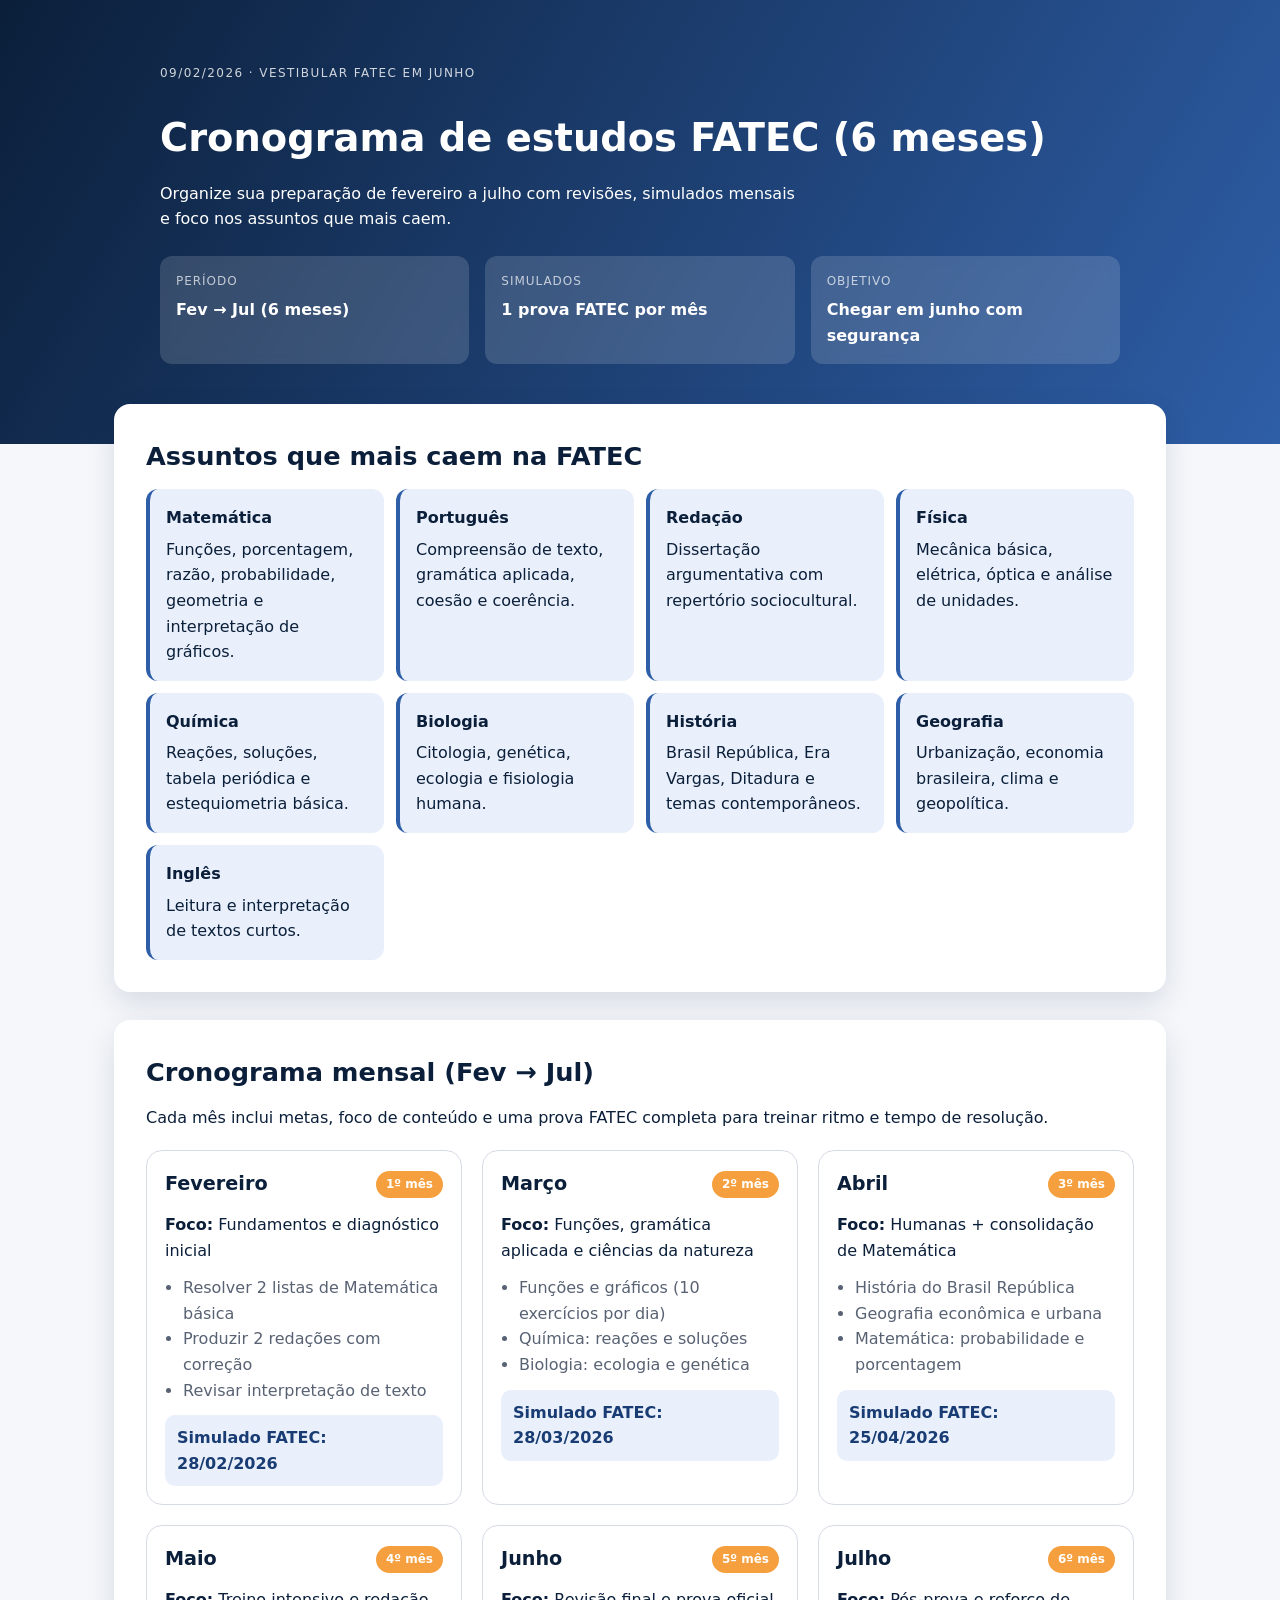
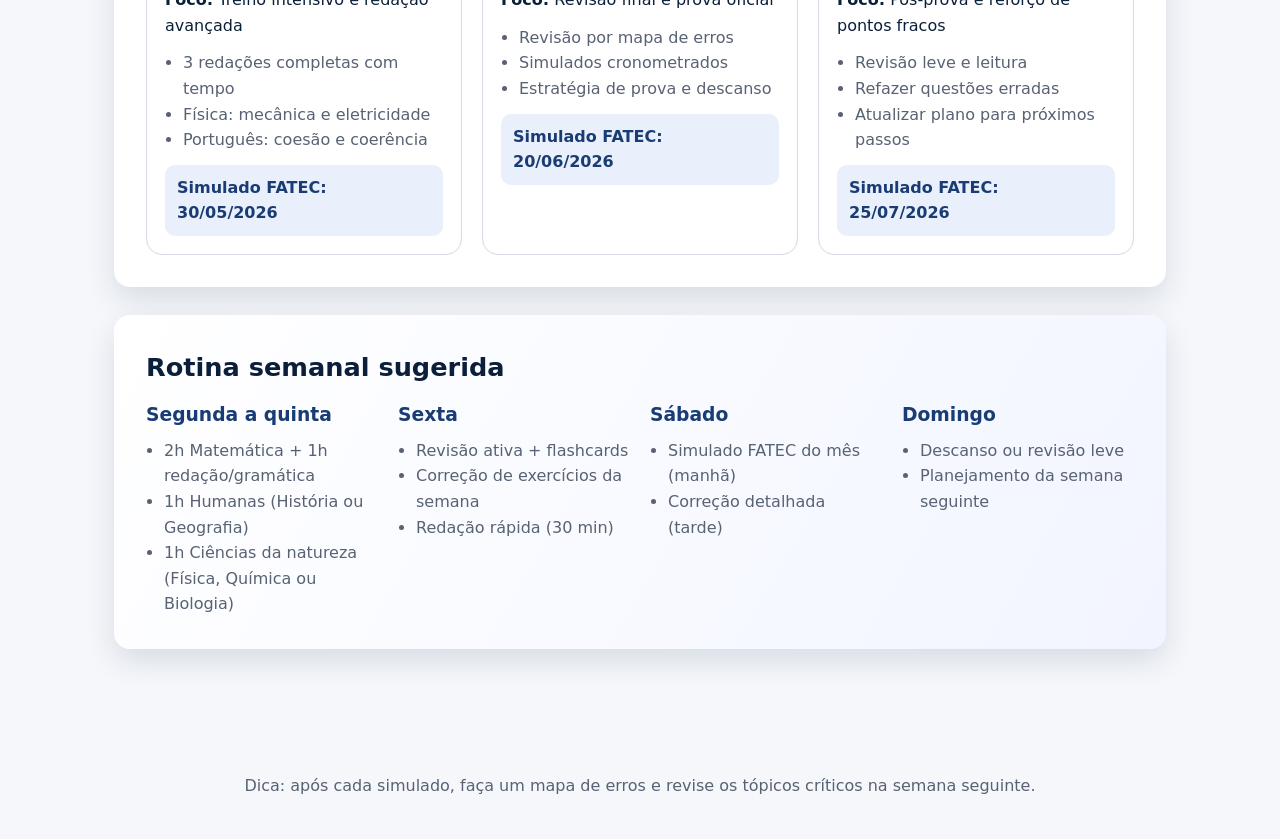
==== index.html @ 4417c300 "Add public directory for static preview" ====
<!doctype html>
<html lang="pt-BR">
  <head>
    <meta charset="UTF-8" />
    <meta name="viewport" content="width=device-width, initial-scale=1" />
    <title>Cronograma FATEC 2026 — 6 meses</title>
    <link rel="stylesheet" href="styles.css" />
  </head>
  <body>
    <header class="hero">
      <div class="hero__content">
        <p class="hero__eyebrow">09/02/2026 · Vestibular FATEC em junho</p>
        <h1>Cronograma de estudos FATEC (6 meses)</h1>
        <p>
          Organize sua preparação de fevereiro a julho com revisões, simulados
          mensais e foco nos assuntos que mais caem.
        </p>
        <div class="hero__meta">
          <div>
            <span class="meta__label">Período</span>
            <strong>Fev → Jul (6 meses)</strong>
          </div>
          <div>
            <span class="meta__label">Simulados</span>
            <strong>1 prova FATEC por mês</strong>
          </div>
          <div>
            <span class="meta__label">Objetivo</span>
            <strong>Chegar em junho com segurança</strong>
          </div>
        </div>
      </div>
    </header>

    <main>
      <section class="section">
        <h2>Assuntos que mais caem na FATEC</h2>
        <div class="topics" id="topics"></div>
      </section>

      <section class="section">
        <div class="section__header">
          <h2>Cronograma mensal (Fev → Jul)</h2>
          <p>
            Cada mês inclui metas, foco de conteúdo e uma prova FATEC completa
            para treinar ritmo e tempo de resolução.
          </p>
        </div>
        <div class="schedule" id="schedule"></div>
      </section>

      <section class="section routine">
        <h2>Rotina semanal sugerida</h2>
        <div class="routine__grid">
          <div>
            <h3>Segunda a quinta</h3>
            <ul>
              <li>2h Matemática + 1h redação/gramática</li>
              <li>1h Humanas (História ou Geografia)</li>
              <li>1h Ciências da natureza (Física, Química ou Biologia)</li>
            </ul>
          </div>
          <div>
            <h3>Sexta</h3>
            <ul>
              <li>Revisão ativa + flashcards</li>
              <li>Correção de exercícios da semana</li>
              <li>Redação rápida (30 min)</li>
            </ul>
          </div>
          <div>
            <h3>Sábado</h3>
            <ul>
              <li>Simulado FATEC do mês (manhã)</li>
              <li>Correção detalhada (tarde)</li>
            </ul>
          </div>
          <div>
            <h3>Domingo</h3>
            <ul>
              <li>Descanso ou revisão leve</li>
              <li>Planejamento da semana seguinte</li>
            </ul>
          </div>
        </div>
      </section>
    </main>

    <footer class="footer">
      <p>
        Dica: após cada simulado, faça um mapa de erros e revise os tópicos
        críticos na semana seguinte.
      </p>
    </footer>

    <script src="script.js"></script>
  </body>
</html>
---- styles.css ----
:root {
  color-scheme: light;
  --blue-900: #0b1f3a;
  --blue-700: #183c73;
  --blue-500: #2e5ea7;
  --blue-100: #e9f0fb;
  --green-500: #2f8f6b;
  --orange-500: #f59f3f;
  --gray-100: #f5f7fb;
  --gray-300: #d6dbe6;
  --gray-600: #586273;
  --shadow: 0 12px 30px rgba(11, 31, 58, 0.12);
  --radius: 16px;
  font-family: "Inter", "Segoe UI", system-ui, -apple-system, sans-serif;
}

* {
  box-sizing: border-box;
  margin: 0;
  padding: 0;
}

body {
  background: var(--gray-100);
  color: var(--blue-900);
  line-height: 1.6;
}

.hero {
  background: linear-gradient(120deg, var(--blue-900), var(--blue-500));
  color: white;
  padding: 64px 24px 80px;
}

.hero__content {
  max-width: 960px;
  margin: 0 auto;
}

.hero__eyebrow {
  text-transform: uppercase;
  letter-spacing: 0.12em;
  font-size: 0.75rem;
  opacity: 0.8;
  margin-bottom: 12px;
}

.hero h1 {
  font-size: clamp(2.2rem, 3vw, 3rem);
  margin-bottom: 12px;
}

.hero p {
  max-width: 640px;
  margin-bottom: 24px;
}

.hero__meta {
  display: grid;
  grid-template-columns: repeat(auto-fit, minmax(200px, 1fr));
  gap: 16px;
}

.hero__meta > div {
  background: rgba(255, 255, 255, 0.15);
  padding: 16px;
  border-radius: 12px;
  backdrop-filter: blur(4px);
}

.meta__label {
  display: block;
  font-size: 0.75rem;
  opacity: 0.7;
  text-transform: uppercase;
  letter-spacing: 0.08em;
  margin-bottom: 6px;
}

main {
  max-width: 1100px;
  margin: -40px auto 40px;
  padding: 0 24px 32px;
}

.section {
  background: white;
  padding: 32px;
  border-radius: var(--radius);
  box-shadow: var(--shadow);
  margin-bottom: 28px;
}

.section__header {
  margin-bottom: 20px;
}

.section h2 {
  font-size: 1.6rem;
  margin-bottom: 12px;
}

.topics {
  display: grid;
  grid-template-columns: repeat(auto-fit, minmax(200px, 1fr));
  gap: 12px;
}

.topic-card {
  background: var(--blue-100);
  border-radius: 12px;
  padding: 16px;
  border-left: 4px solid var(--blue-500);
}

.topic-card strong {
  display: block;
  margin-bottom: 6px;
}

.schedule {
  display: grid;
  grid-template-columns: repeat(auto-fit, minmax(260px, 1fr));
  gap: 20px;
}

.month-card {
  border: 1px solid var(--gray-300);
  border-radius: 16px;
  padding: 18px;
  display: flex;
  flex-direction: column;
  gap: 12px;
  background: white;
}

.month-card__header {
  display: flex;
  align-items: center;
  justify-content: space-between;
}

.month-card__header h3 {
  font-size: 1.2rem;
}

.badge {
  background: var(--orange-500);
  color: white;
  padding: 4px 10px;
  border-radius: 999px;
  font-size: 0.75rem;
  font-weight: 600;
}

.month-card ul {
  padding-left: 18px;
  color: var(--gray-600);
}

.month-card__exam {
  background: var(--blue-100);
  padding: 10px 12px;
  border-radius: 10px;
  font-weight: 600;
  color: var(--blue-700);
}

.routine {
  background: linear-gradient(120deg, #ffffff, #f2f5ff);
}

.routine__grid {
  display: grid;
  grid-template-columns: repeat(auto-fit, minmax(230px, 1fr));
  gap: 20px;
}

.routine h3 {
  margin-bottom: 8px;
  color: var(--blue-700);
}

.routine ul {
  padding-left: 18px;
  color: var(--gray-600);
}

.footer {
  text-align: center;
  padding: 24px 16px 40px;
  color: var(--gray-600);
}

@media (max-width: 640px) {
  .section {
    padding: 24px;
  }

  .hero {
    padding: 48px 20px 64px;
  }
}
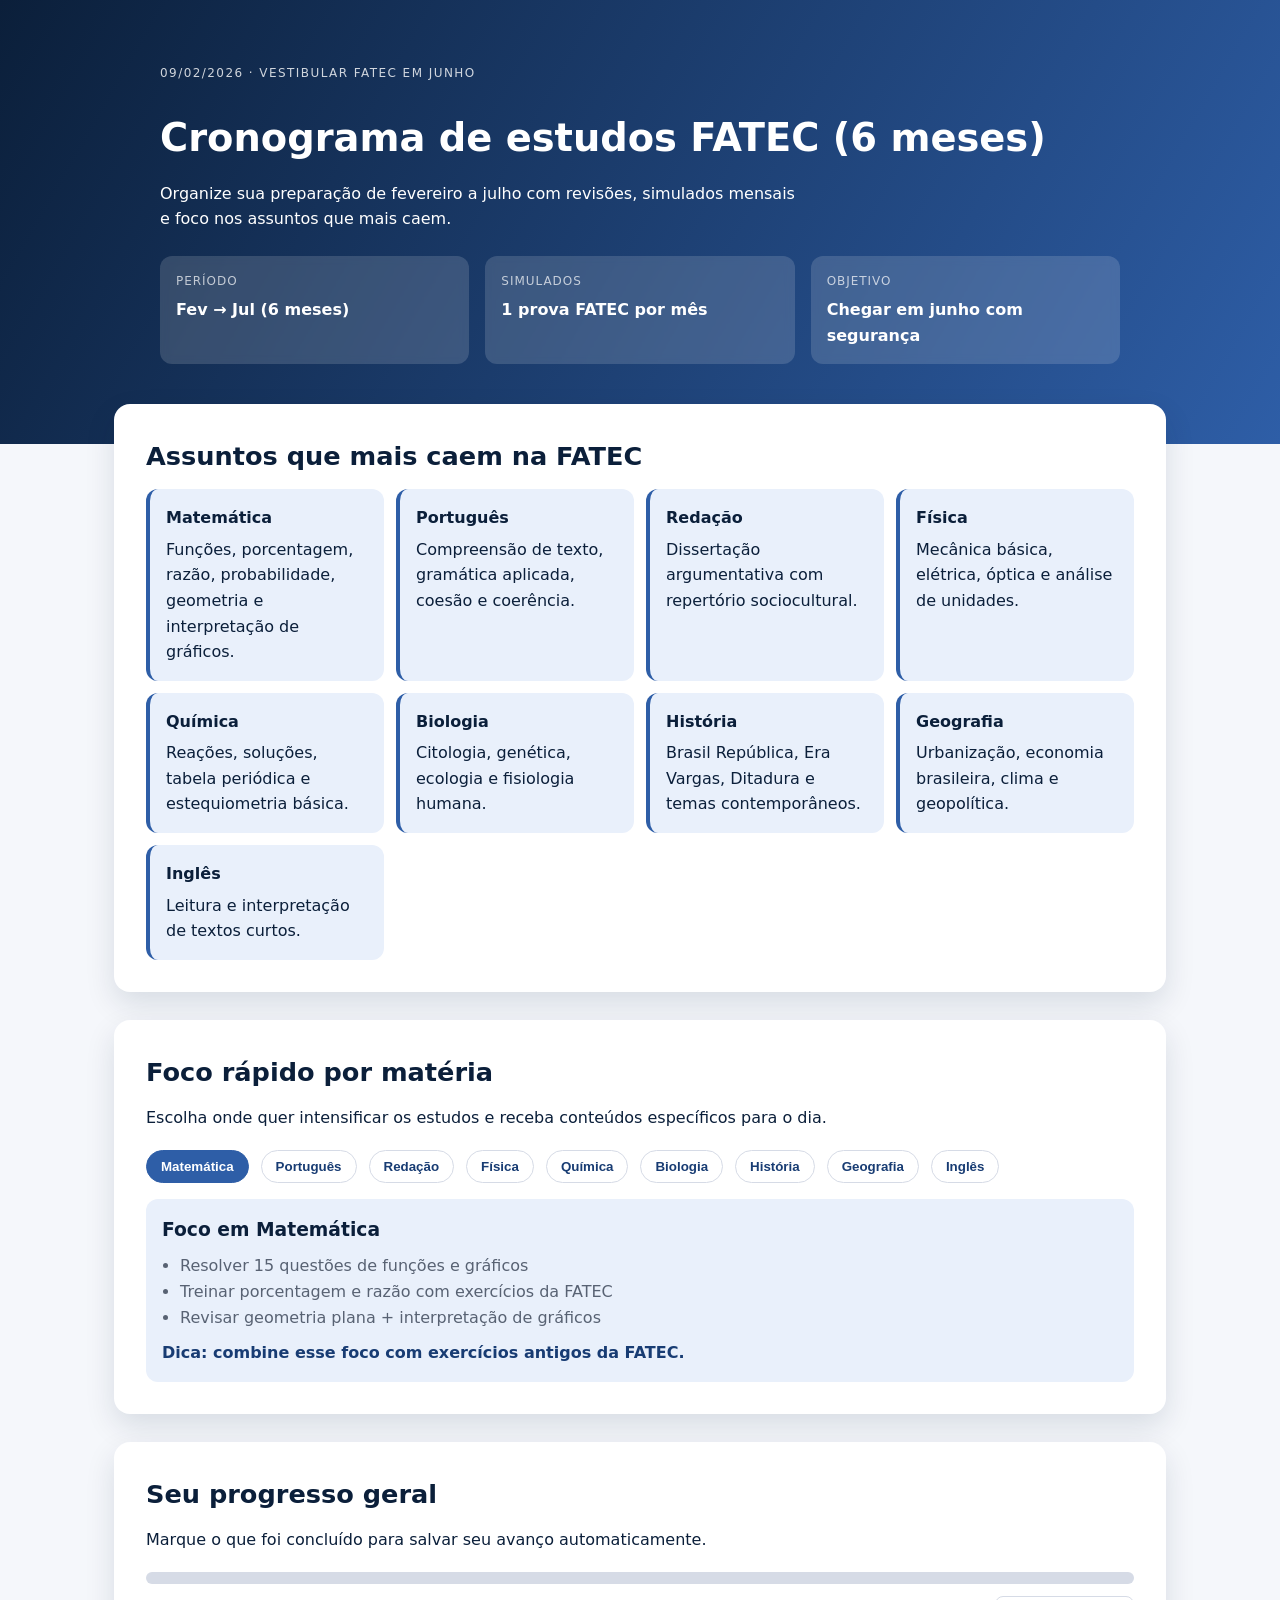
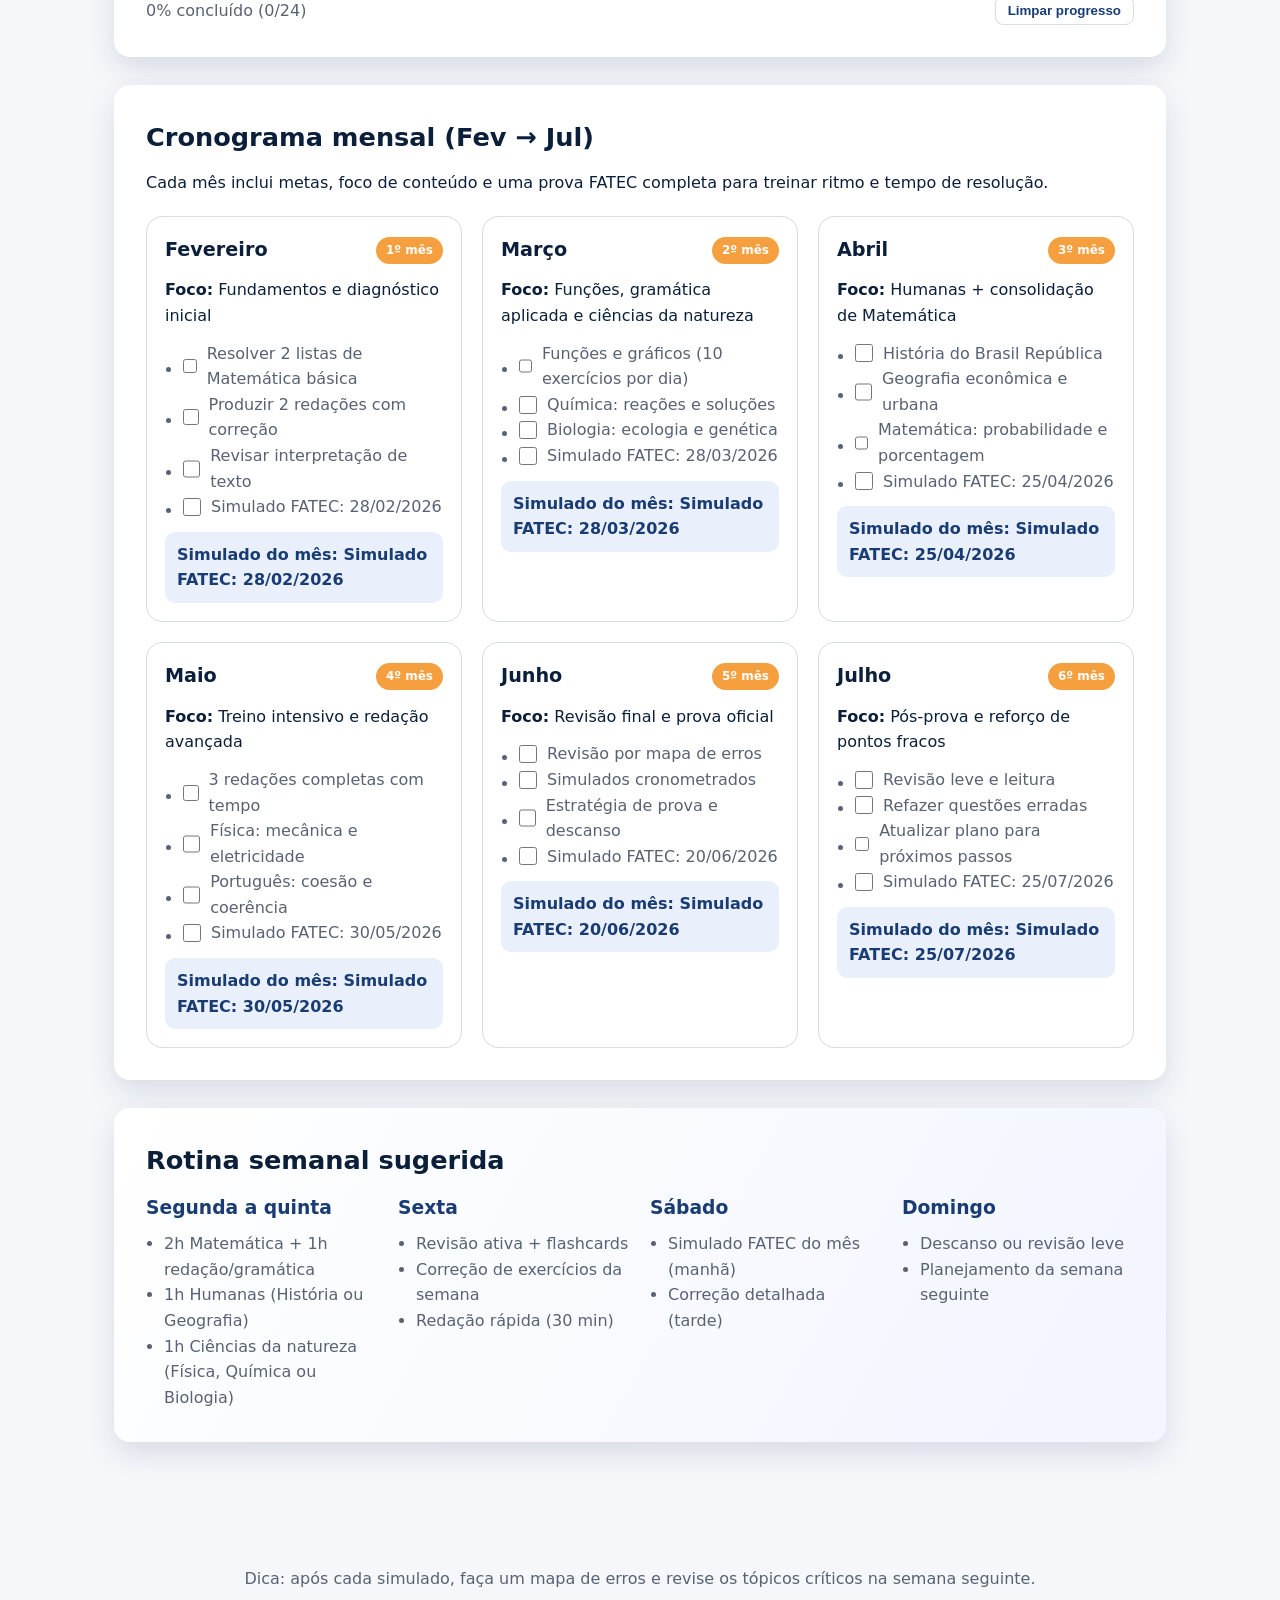
==== commit c8bbc878: "Add interactive progress and focus controls" ====
--- a/index.html
+++ b/index.html
@@ -36,6 +36,32 @@
       <section class="section">
         <h2>Assuntos que mais caem na FATEC</h2>
         <div class="topics" id="topics"></div>
+      </section>
+
+      <section class="section">
+        <div class="section__header">
+          <h2>Foco rápido por matéria</h2>
+          <p>
+            Escolha onde quer intensificar os estudos e receba conteúdos
+            específicos para o dia.
+          </p>
+        </div>
+        <div class="focus-controls" id="focus-controls" aria-label="Botões de foco por matéria"></div>
+        <div class="focus-content" id="focus-content" aria-live="polite"></div>
+      </section>
+
+      <section class="section progress">
+        <div class="section__header">
+          <h2>Seu progresso geral</h2>
+          <p>Marque o que foi concluído para salvar seu avanço automaticamente.</p>
+        </div>
+        <div class="progress__bar">
+          <div class="progress__fill" id="progress-fill"></div>
+        </div>
+        <div class="progress__stats">
+          <span id="progress-text">0% concluído</span>
+          <button class="ghost-button" id="reset-progress" type="button">Limpar progresso</button>
+        </div>
       </section>
 
       <section class="section">
--- a/styles.css
+++ b/styles.css
@@ -100,6 +100,52 @@
   margin-bottom: 12px;
 }
 
+.focus-controls {
+  display: flex;
+  flex-wrap: wrap;
+  gap: 12px;
+  margin-bottom: 16px;
+}
+
+.focus-button {
+  border: 1px solid var(--gray-300);
+  background: white;
+  color: var(--blue-700);
+  padding: 8px 14px;
+  border-radius: 999px;
+  font-weight: 600;
+  cursor: pointer;
+  transition: all 0.2s ease;
+}
+
+.focus-button:hover,
+.focus-button.is-active {
+  background: var(--blue-500);
+  color: white;
+  border-color: var(--blue-500);
+}
+
+.focus-content {
+  background: var(--blue-100);
+  border-radius: 12px;
+  padding: 16px;
+}
+
+.focus-content h3 {
+  margin-bottom: 8px;
+}
+
+.focus-content ul {
+  padding-left: 18px;
+  color: var(--gray-600);
+}
+
+.focus-tip {
+  margin-top: 10px;
+  font-weight: 600;
+  color: var(--blue-700);
+}
+
 .topics {
   display: grid;
   grid-template-columns: repeat(auto-fit, minmax(200px, 1fr));
@@ -158,6 +204,18 @@
   color: var(--gray-600);
 }
 
+.goal-item {
+  display: flex;
+  align-items: center;
+  gap: 10px;
+}
+
+.goal-item input[type="checkbox"] {
+  width: 18px;
+  height: 18px;
+  accent-color: var(--green-500);
+}
+
 .month-card__exam {
   background: var(--blue-100);
   padding: 10px 12px;
@@ -170,6 +228,45 @@
   background: linear-gradient(120deg, #ffffff, #f2f5ff);
 }
 
+.progress__bar {
+  width: 100%;
+  height: 12px;
+  background: var(--gray-300);
+  border-radius: 999px;
+  overflow: hidden;
+  margin-bottom: 12px;
+}
+
+.progress__fill {
+  height: 100%;
+  width: 0%;
+  background: linear-gradient(120deg, var(--green-500), #48b37e);
+  transition: width 0.3s ease;
+}
+
+.progress__stats {
+  display: flex;
+  align-items: center;
+  justify-content: space-between;
+  gap: 12px;
+  flex-wrap: wrap;
+  color: var(--gray-600);
+}
+
+.ghost-button {
+  border: 1px solid var(--gray-300);
+  background: white;
+  padding: 6px 12px;
+  border-radius: 8px;
+  color: var(--blue-700);
+  cursor: pointer;
+  font-weight: 600;
+}
+
+.ghost-button:hover {
+  border-color: var(--blue-700);
+}
+
 .routine__grid {
   display: grid;
   grid-template-columns: repeat(auto-fit, minmax(230px, 1fr));
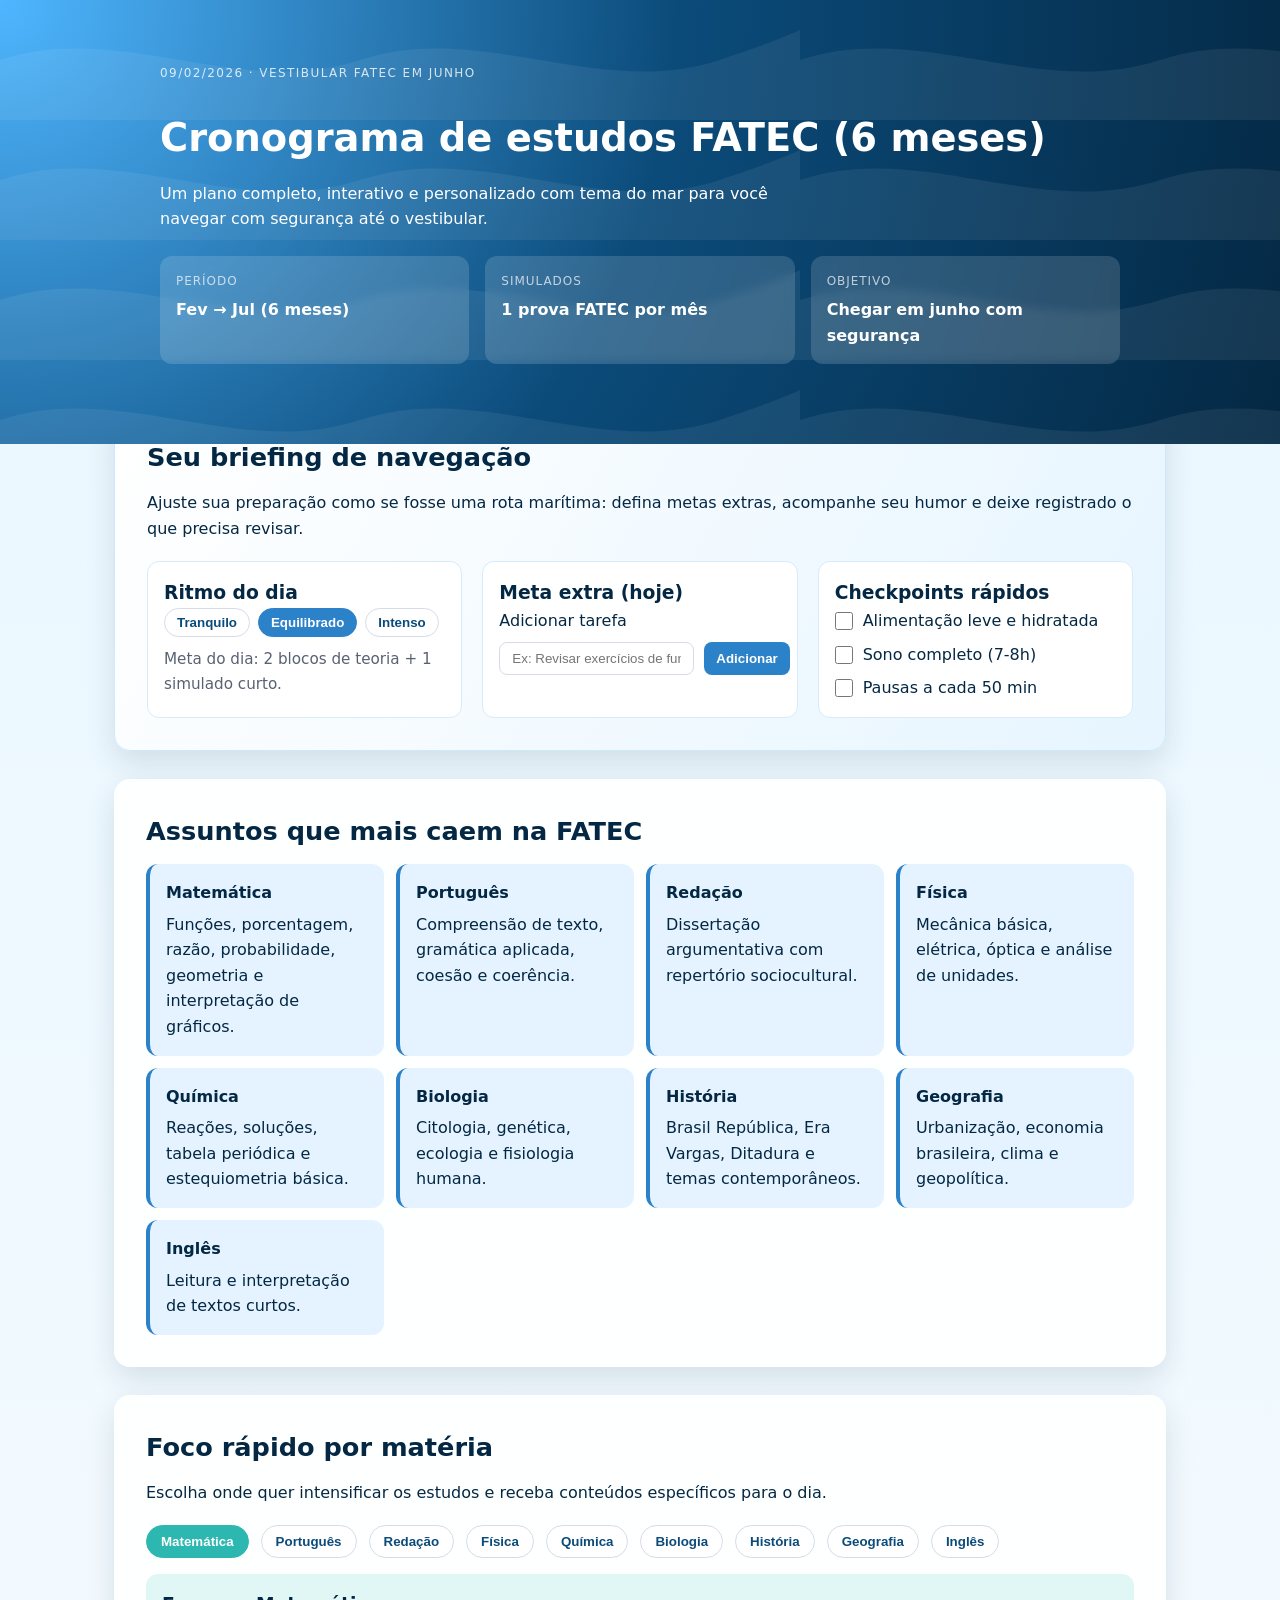
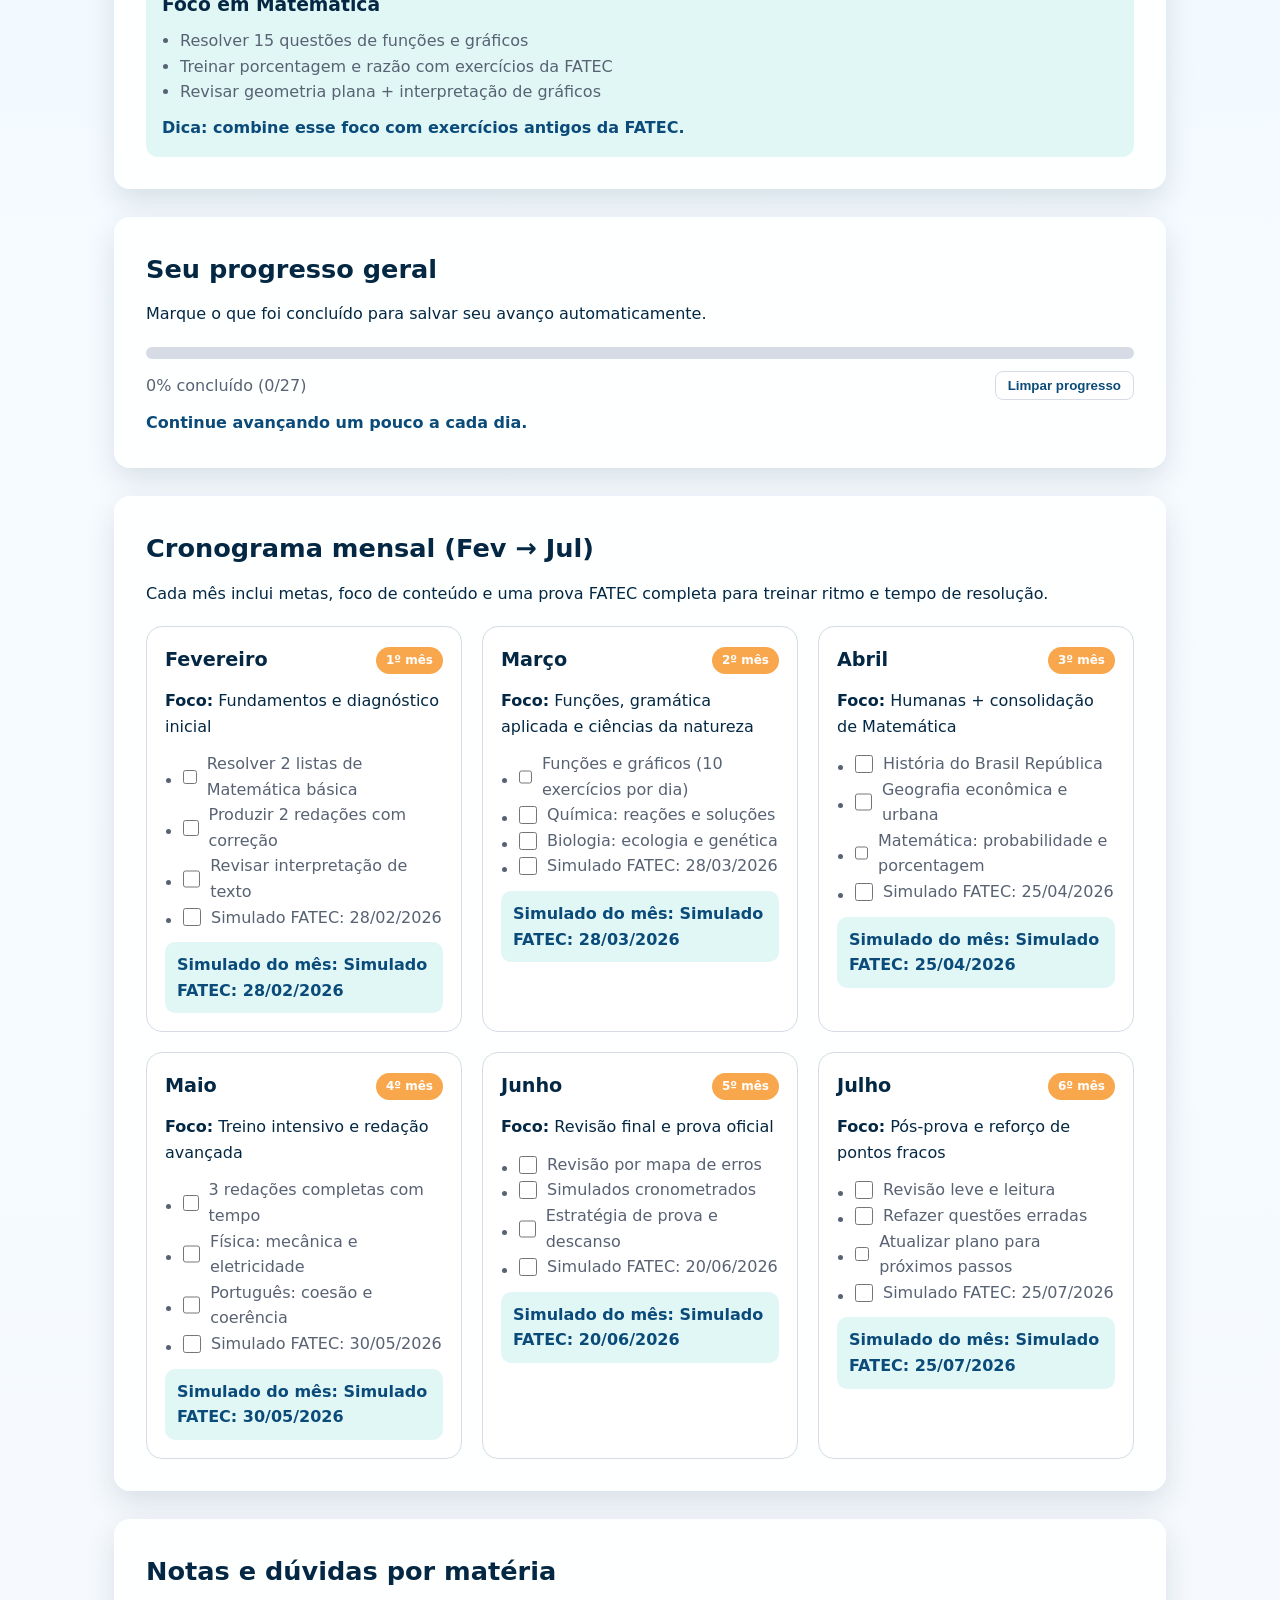
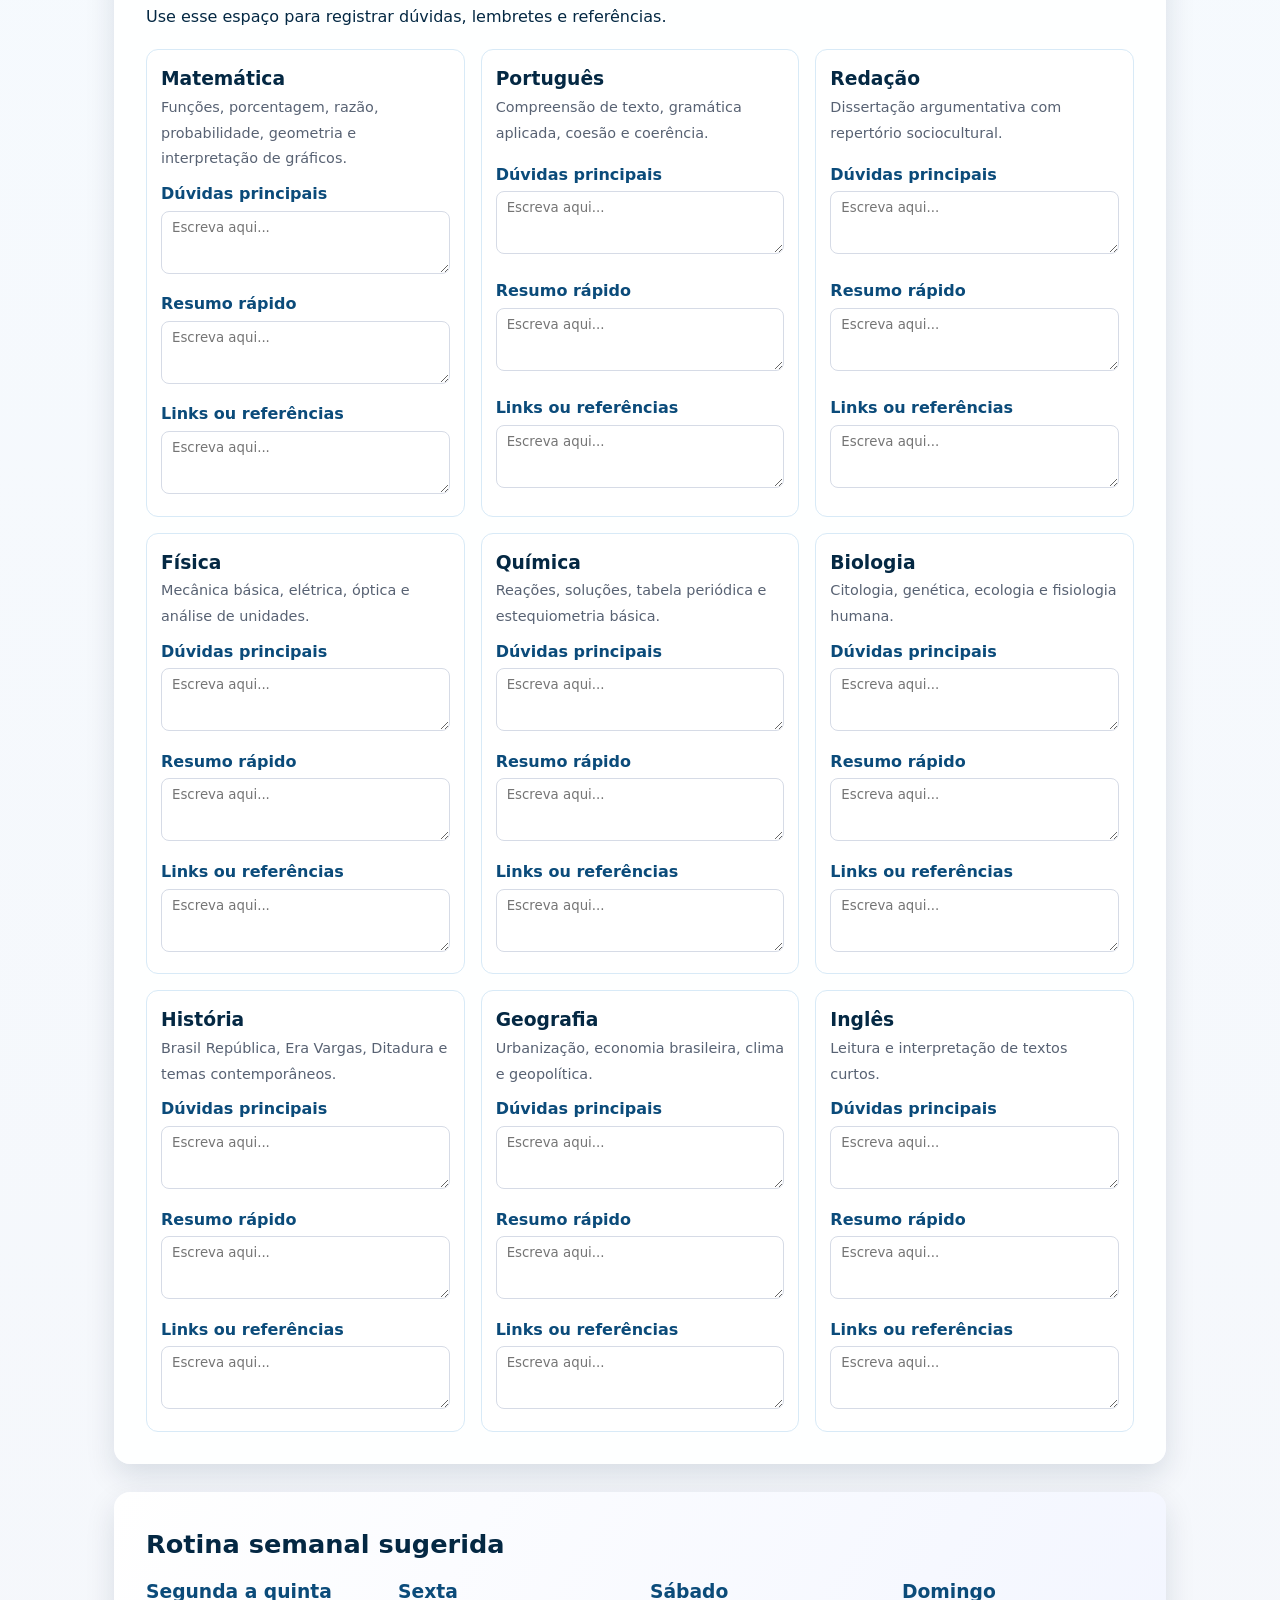
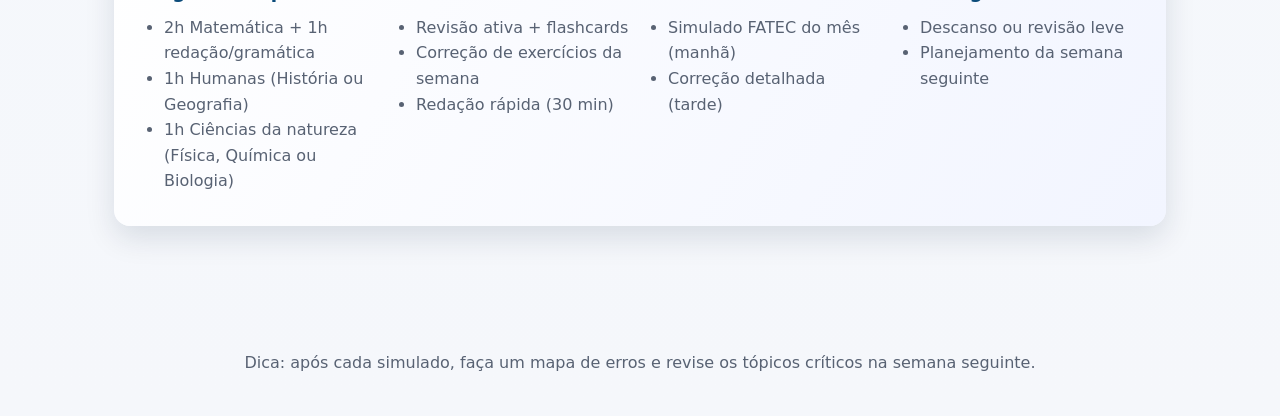
==== commit 0c2f6070: "Add ocean-themed personalization features" ====
--- a/index.html
+++ b/index.html
@@ -12,8 +12,8 @@
         <p class="hero__eyebrow">09/02/2026 · Vestibular FATEC em junho</p>
         <h1>Cronograma de estudos FATEC (6 meses)</h1>
         <p>
-          Organize sua preparação de fevereiro a julho com revisões, simulados
-          mensais e foco nos assuntos que mais caem.
+          Um plano completo, interativo e personalizado com tema do mar para
+          você navegar com segurança até o vestibular.
         </p>
         <div class="hero__meta">
           <div>
@@ -33,6 +33,61 @@
     </header>
 
     <main>
+      <section class="section ocean-briefing">
+        <div class="section__header">
+          <h2>Seu briefing de navegação</h2>
+          <p>
+            Ajuste sua preparação como se fosse uma rota marítima: defina metas
+            extras, acompanhe seu humor e deixe registrado o que precisa revisar.
+          </p>
+        </div>
+        <div class="briefing-grid">
+          <div class="briefing-card">
+            <h3>Ritmo do dia</h3>
+            <div class="briefing-options" id="tempo-controls" aria-label="Ritmo do dia"></div>
+            <p class="briefing-tip" id="tempo-tip">Escolha seu ritmo para ver dicas rápidas.</p>
+          </div>
+          <div class="briefing-card">
+            <h3>Meta extra (hoje)</h3>
+            <form id="extra-task-form">
+              <label for="extra-task-input">Adicionar tarefa</label>
+              <div class="input-row">
+                <input
+                  type="text"
+                  id="extra-task-input"
+                  placeholder="Ex: Revisar exercícios de função quadrática"
+                />
+                <button type="submit">Adicionar</button>
+              </div>
+            </form>
+            <ul class="extra-task-list" id="extra-task-list"></ul>
+          </div>
+          <div class="briefing-card">
+            <h3>Checkpoints rápidos</h3>
+            <ul class="checkpoint-list" id="quick-checks">
+              <li>
+                <label class="goal-item">
+                  <input type="checkbox" data-progress-id="checkpoint-alimentacao" />
+                  <span>Alimentação leve e hidratada</span>
+                </label>
+              </li>
+              <li>
+                <label class="goal-item">
+                  <input type="checkbox" data-progress-id="checkpoint-sono" />
+                  <span>Sono completo (7-8h)</span>
+                </label>
+              </li>
+              <li>
+                <label class="goal-item">
+                  <input type="checkbox" data-progress-id="checkpoint-pauses" />
+                  <span>Pausas a cada 50 min</span>
+                </label>
+              </li>
+            </ul>
+          </div>
+        </div>
+      </section>
+
       <section class="section">
         <h2>Assuntos que mais caem na FATEC</h2>
         <div class="topics" id="topics"></div>
@@ -62,6 +117,7 @@
           <span id="progress-text">0% concluído</span>
           <button class="ghost-button" id="reset-progress" type="button">Limpar progresso</button>
         </div>
+        <div class="progress__details" id="progress-details"></div>
       </section>
 
       <section class="section">
@@ -73,6 +129,14 @@
           </p>
         </div>
         <div class="schedule" id="schedule"></div>
+      </section>
+
+      <section class="section">
+        <div class="section__header">
+          <h2>Notas e dúvidas por matéria</h2>
+          <p>Use esse espaço para registrar dúvidas, lembretes e referências.</p>
+        </div>
+        <div class="notes-grid" id="notes-grid"></div>
       </section>
 
       <section class="section routine">
--- a/styles.css
+++ b/styles.css
@@ -1,11 +1,13 @@
 :root {
   color-scheme: light;
-  --blue-900: #0b1f3a;
-  --blue-700: #183c73;
-  --blue-500: #2e5ea7;
-  --blue-100: #e9f0fb;
+  --blue-900: #042843;
+  --blue-700: #0b4b7a;
+  --blue-500: #2c82c9;
+  --blue-100: #e4f3ff;
+  --teal-500: #2cb7b0;
+  --teal-100: #e1f7f6;
   --green-500: #2f8f6b;
-  --orange-500: #f59f3f;
+  --orange-500: #f8a74d;
   --gray-100: #f5f7fb;
   --gray-300: #d6dbe6;
   --gray-600: #586273;
@@ -21,20 +23,33 @@
 }
 
 body {
-  background: var(--gray-100);
+  background: linear-gradient(180deg, #e7f7ff 0%, #f6fbff 40%, #f5f7fb 100%);
   color: var(--blue-900);
   line-height: 1.6;
 }
 
 .hero {
-  background: linear-gradient(120deg, var(--blue-900), var(--blue-500));
+  background: radial-gradient(circle at top left, #4fb6ff, var(--blue-700), var(--blue-900));
   color: white;
   padding: 64px 24px 80px;
+  position: relative;
+  overflow: hidden;
+}
+
+.hero::after {
+  content: "";
+  position: absolute;
+  inset: 0;
+  background: url("data:image/svg+xml,%3Csvg width='800' height='120' viewBox='0 0 800 120' xmlns='http://www.w3.org/2000/svg'%3E%3Cpath d='M0 60 C 120 20, 240 100, 360 60 C 480 20, 600 100, 720 60 C 780 40, 800 30, 800 30 L800 120 L0 120 Z' fill='%23ffffff22'/%3E%3C/svg%3E");
+  opacity: 0.5;
+  pointer-events: none;
 }
 
 .hero__content {
   max-width: 960px;
   margin: 0 auto;
+  position: relative;
+  z-index: 1;
 }
 
 .hero__eyebrow {
@@ -84,7 +99,7 @@
 }
 
 .section {
-  background: white;
+  background: rgba(255, 255, 255, 0.95);
   padding: 32px;
   border-radius: var(--radius);
   box-shadow: var(--shadow);
@@ -120,30 +135,122 @@
 
 .focus-button:hover,
 .focus-button.is-active {
+  background: var(--teal-500);
+  color: white;
+  border-color: var(--teal-500);
+}
+
+.focus-content {
+  background: var(--teal-100);
+  border-radius: 12px;
+  padding: 16px;
+}
+
+.focus-content h3 {
+  margin-bottom: 8px;
+}
+
+.focus-content ul {
+  padding-left: 18px;
+  color: var(--gray-600);
+}
+
+.focus-tip {
+  margin-top: 10px;
+  font-weight: 600;
+  color: var(--blue-700);
+}
+
+.ocean-briefing {
+  border: 1px solid #cfe9fb;
+  background: linear-gradient(120deg, #ffffff, #e6f5ff);
+}
+
+.briefing-grid {
+  display: grid;
+  grid-template-columns: repeat(auto-fit, minmax(240px, 1fr));
+  gap: 20px;
+}
+
+.briefing-card {
+  background: white;
+  border-radius: 12px;
+  padding: 16px;
+  border: 1px solid #d9eaf9;
+}
+
+.briefing-options {
+  display: flex;
+  flex-wrap: wrap;
+  gap: 8px;
+  margin-bottom: 10px;
+}
+
+.tempo-button {
+  border: 1px solid var(--gray-300);
+  background: white;
+  color: var(--blue-700);
+  padding: 6px 12px;
+  border-radius: 999px;
+  font-weight: 600;
+  cursor: pointer;
+}
+
+.tempo-button.is-active,
+.tempo-button:hover {
   background: var(--blue-500);
   color: white;
   border-color: var(--blue-500);
 }
 
-.focus-content {
-  background: var(--blue-100);
-  border-radius: 12px;
-  padding: 16px;
-}
-
-.focus-content h3 {
-  margin-bottom: 8px;
-}
-
-.focus-content ul {
-  padding-left: 18px;
-  color: var(--gray-600);
-}
-
-.focus-tip {
-  margin-top: 10px;
-  font-weight: 600;
-  color: var(--blue-700);
+.briefing-tip {
+  color: var(--gray-600);
+  font-size: 0.95rem;
+}
+
+.input-row {
+  display: flex;
+  gap: 10px;
+  margin-top: 8px;
+}
+
+.input-row input {
+  flex: 1;
+  padding: 8px 12px;
+  border-radius: 8px;
+  border: 1px solid var(--gray-300);
+}
+
+.input-row button {
+  border: none;
+  background: var(--blue-500);
+  color: white;
+  padding: 8px 12px;
+  border-radius: 8px;
+  cursor: pointer;
+  font-weight: 600;
+}
+
+.extra-task-list {
+  list-style: none;
+  padding: 0;
+  margin-top: 12px;
+  display: grid;
+  gap: 8px;
+}
+
+.extra-task-list li {
+  display: flex;
+  align-items: center;
+  justify-content: space-between;
+  gap: 12px;
+}
+
+.checkpoint-list {
+  list-style: none;
+  padding: 0;
+  display: grid;
+  gap: 8px;
 }
 
 .topics {
@@ -217,7 +324,7 @@
 }
 
 .month-card__exam {
-  background: var(--blue-100);
+  background: var(--teal-100);
   padding: 10px 12px;
   border-radius: 10px;
   font-weight: 600;
@@ -240,7 +347,7 @@
 .progress__fill {
   height: 100%;
   width: 0%;
-  background: linear-gradient(120deg, var(--green-500), #48b37e);
+  background: linear-gradient(120deg, var(--teal-500), #48b37e);
   transition: width 0.3s ease;
 }
 
@@ -263,8 +370,55 @@
   font-weight: 600;
 }
 
+.ghost-button--small {
+  padding: 4px 10px;
+  font-size: 0.8rem;
+}
+
 .ghost-button:hover {
   border-color: var(--blue-700);
+}
+
+.progress__details {
+  margin-top: 10px;
+  color: var(--blue-700);
+  font-weight: 600;
+}
+
+.notes-grid {
+  display: grid;
+  grid-template-columns: repeat(auto-fit, minmax(240px, 1fr));
+  gap: 16px;
+}
+
+.notes-card {
+  border: 1px solid #d8eaf7;
+  border-radius: 12px;
+  padding: 14px;
+  background: white;
+  display: grid;
+  gap: 10px;
+}
+
+.notes-card header span {
+  color: var(--gray-600);
+  font-size: 0.9rem;
+}
+
+.notes-card label span {
+  display: block;
+  font-weight: 600;
+  margin-bottom: 4px;
+  color: var(--blue-700);
+}
+
+.notes-card textarea {
+  width: 100%;
+  border-radius: 8px;
+  border: 1px solid var(--gray-300);
+  padding: 8px 10px;
+  font-family: inherit;
+  resize: vertical;
 }
 
 .routine__grid {
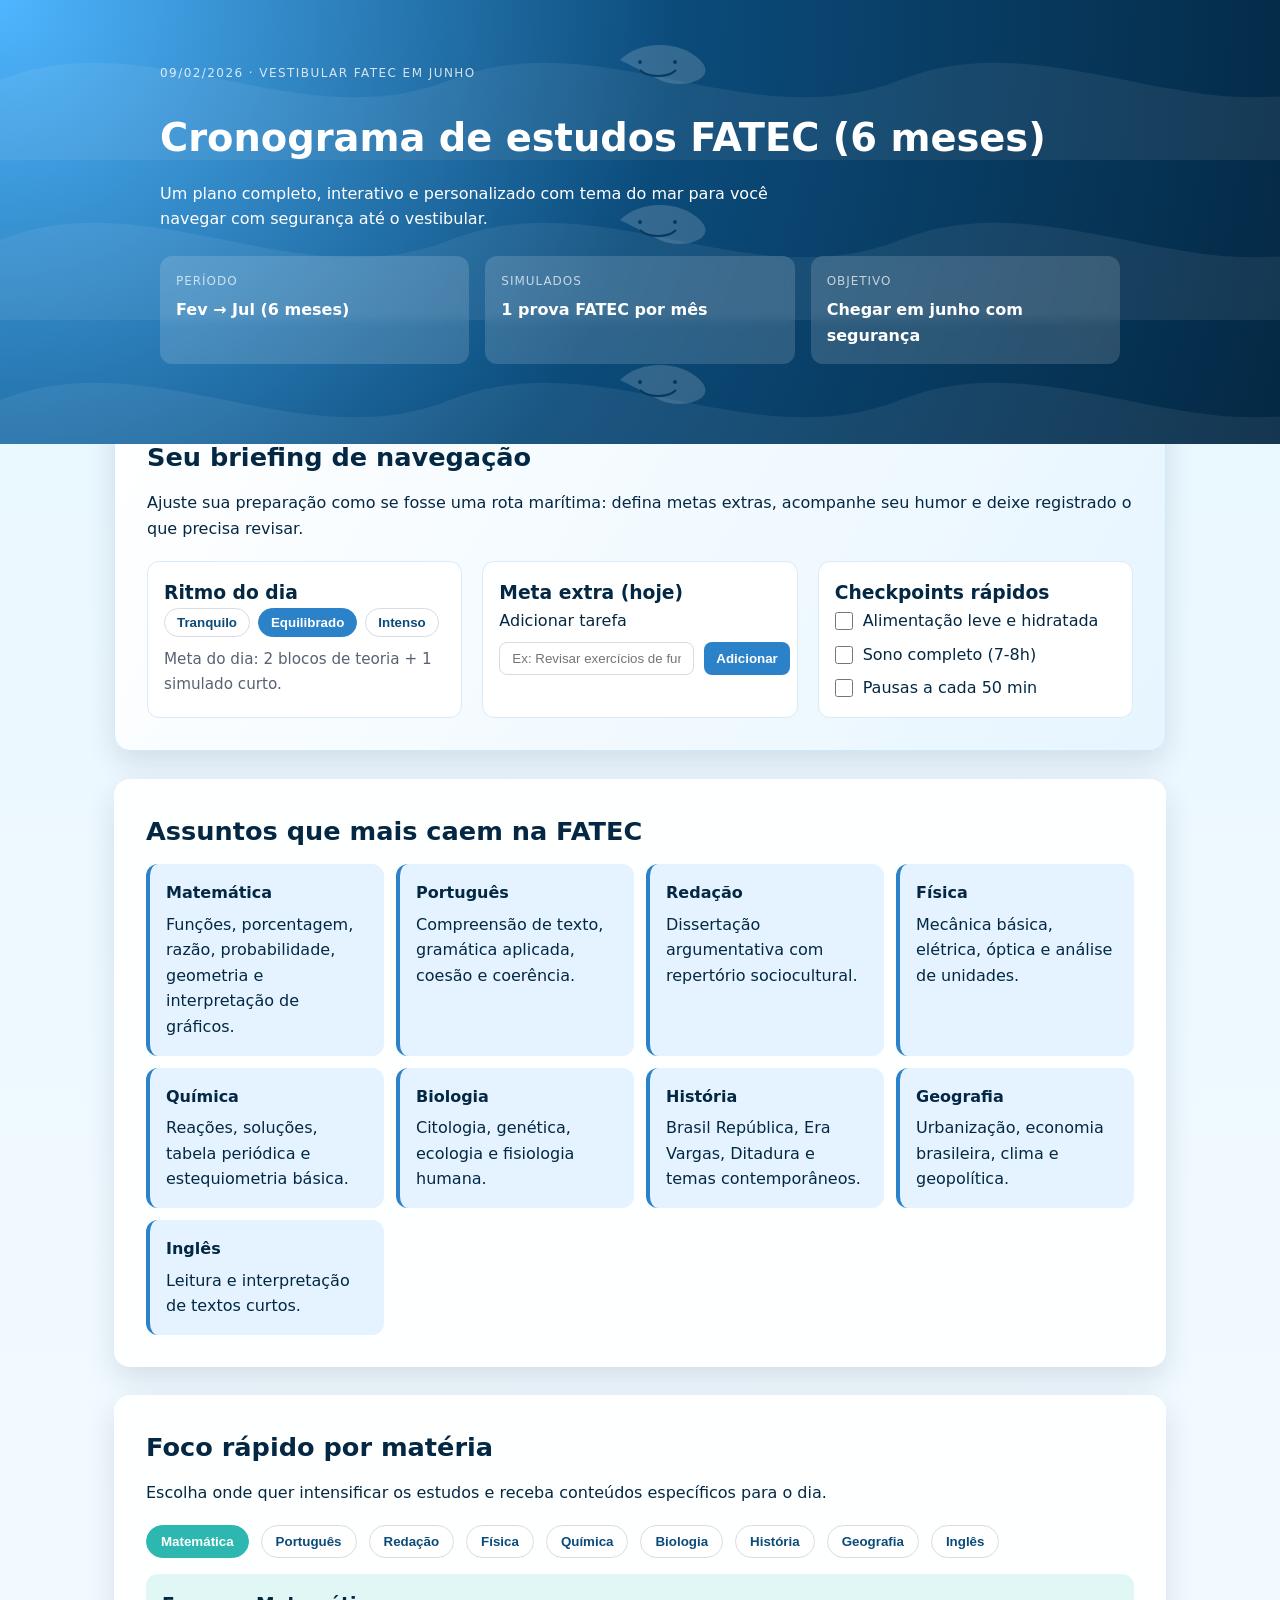
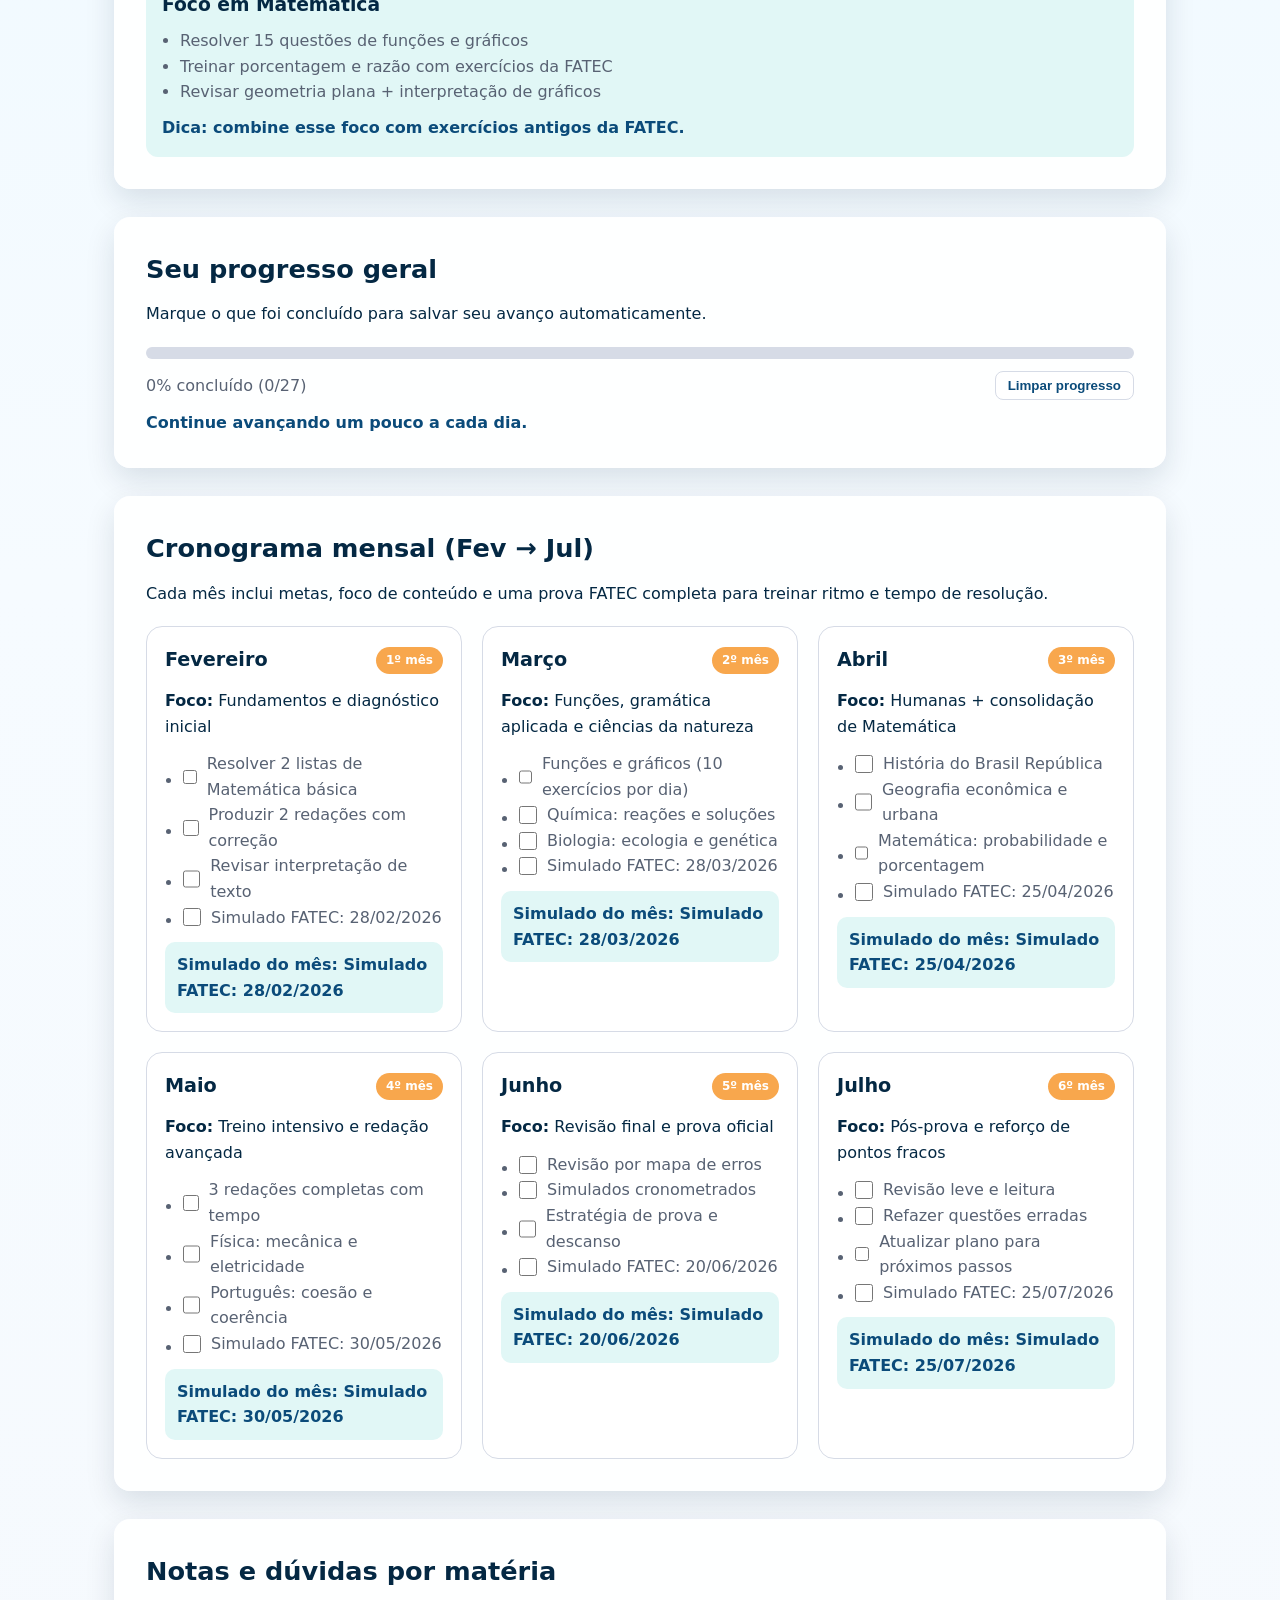
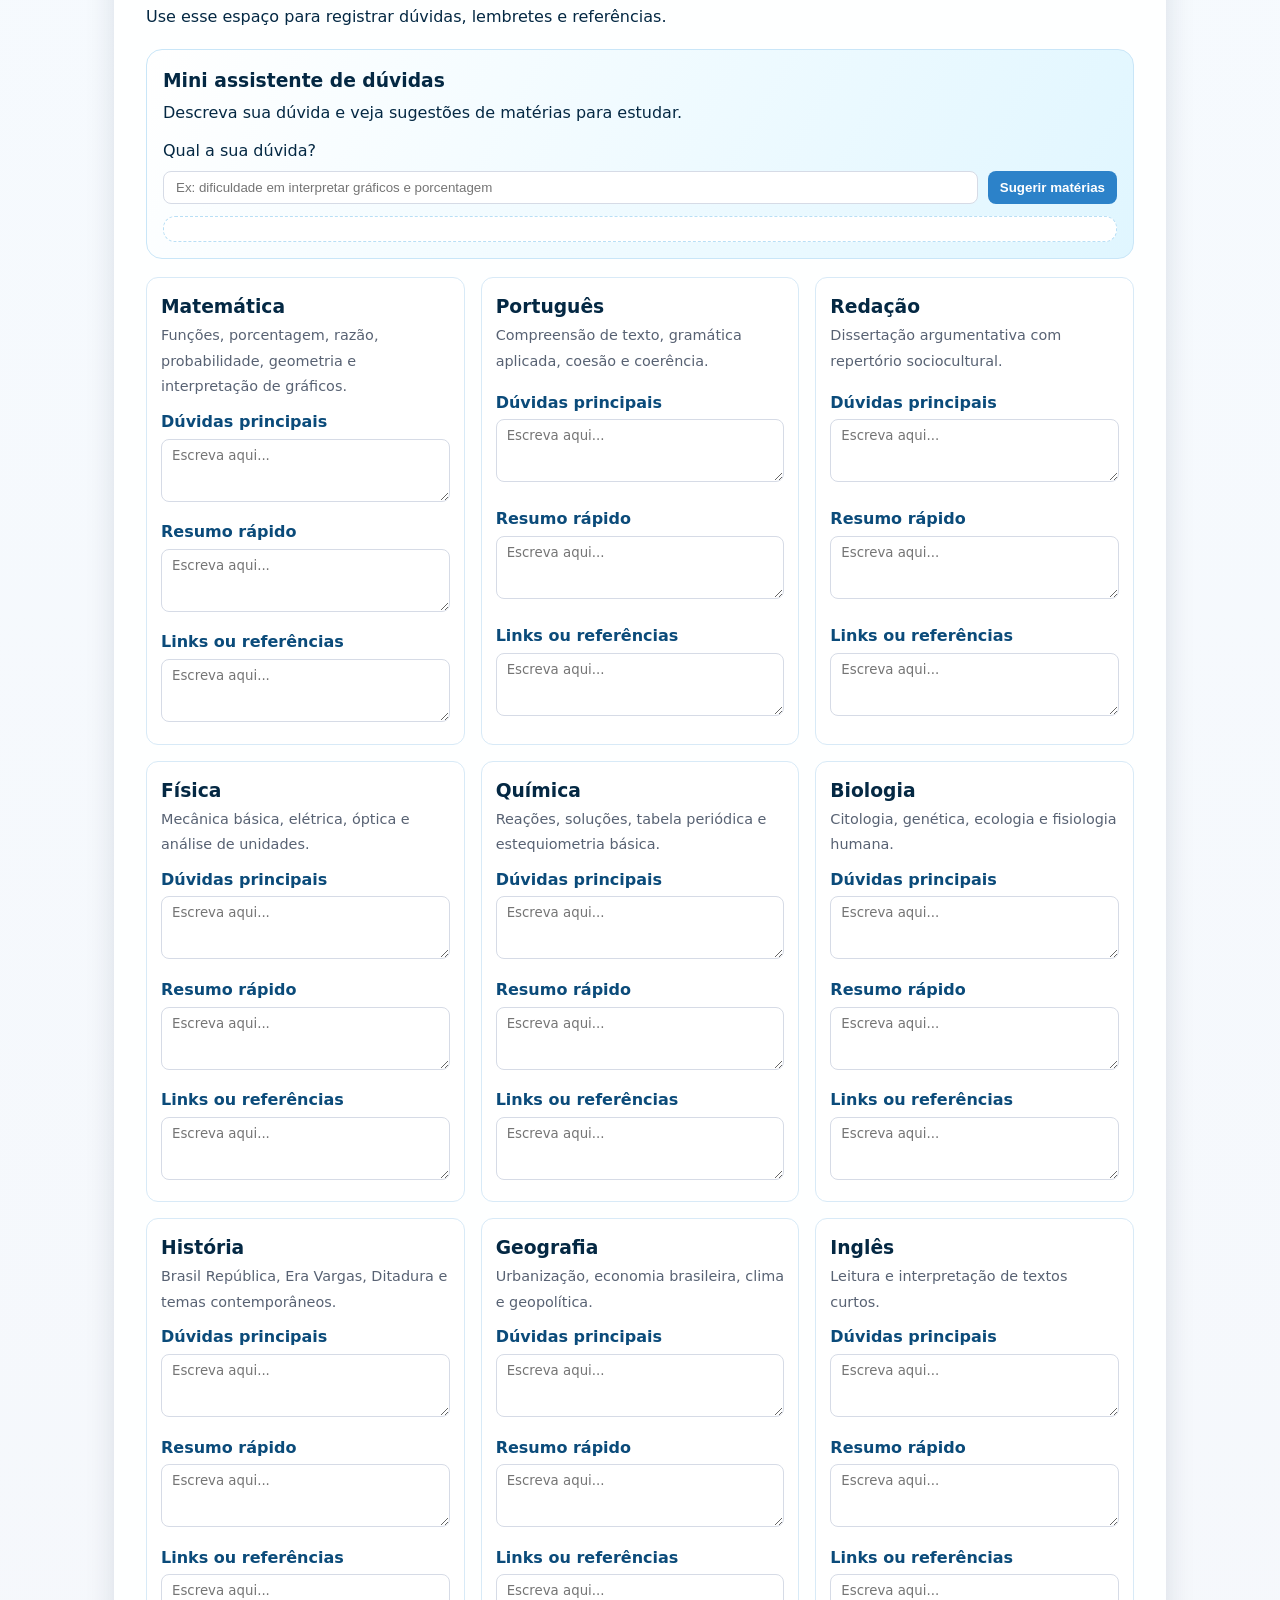
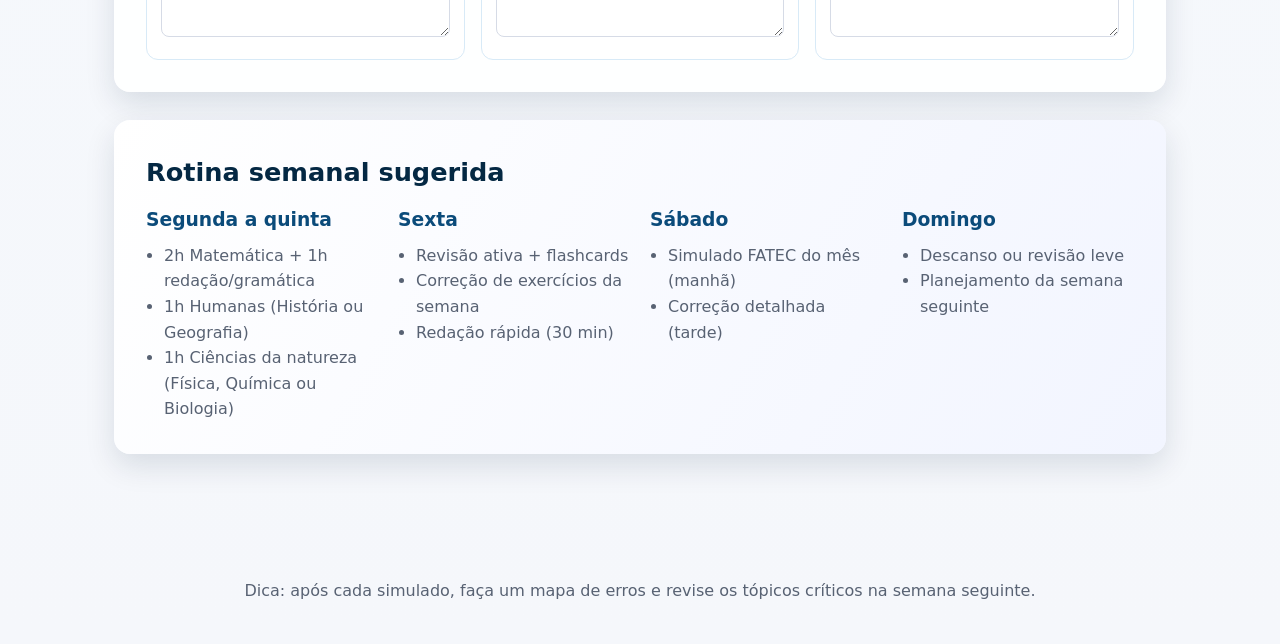
==== commit 99c6703b: "Add doubt suggestions and ocean visuals" ====
--- a/index.html
+++ b/index.html
@@ -136,6 +136,24 @@
           <h2>Notas e dúvidas por matéria</h2>
           <p>Use esse espaço para registrar dúvidas, lembretes e referências.</p>
         </div>
+        <div class="question-box">
+          <div>
+            <h3>Mini assistente de dúvidas</h3>
+            <p>Descreva sua dúvida e veja sugestões de matérias para estudar.</p>
+          </div>
+          <form id="question-form">
+            <label for="question-input">Qual a sua dúvida?</label>
+            <div class="input-row">
+              <input
+                type="text"
+                id="question-input"
+                placeholder="Ex: dificuldade em interpretar gráficos e porcentagem"
+              />
+              <button type="submit">Sugerir matérias</button>
+            </div>
+          </form>
+          <div class="question-results" id="question-results" aria-live="polite"></div>
+        </div>
         <div class="notes-grid" id="notes-grid"></div>
       </section>
 
--- a/styles.css
+++ b/styles.css
@@ -40,7 +40,7 @@
   content: "";
   position: absolute;
   inset: 0;
-  background: url("data:image/svg+xml,%3Csvg width='800' height='120' viewBox='0 0 800 120' xmlns='http://www.w3.org/2000/svg'%3E%3Cpath d='M0 60 C 120 20, 240 100, 360 60 C 480 20, 600 100, 720 60 C 780 40, 800 30, 800 30 L800 120 L0 120 Z' fill='%23ffffff22'/%3E%3C/svg%3E");
+  background: url("data:image/svg+xml,%3Csvg width='900' height='160' viewBox='0 0 900 160' xmlns='http://www.w3.org/2000/svg'%3E%3Cpath d='M0 80 C 150 20, 300 140, 450 80 C 600 20, 750 140, 900 80 L900 160 L0 160 Z' fill='%23ffffff22'/%3E%3Cpath d='M620 60 C 640 40, 680 40, 700 60 C 720 80, 680 90, 660 80 C 650 75, 640 70, 620 60 Z' fill='%23ffffff55'/%3E%3Ccircle cx='640' cy='62' r='2' fill='%23042843'/%3E%3Ccircle cx='675' cy='62' r='2' fill='%23042843'/%3E%3Cpath d='M640 70 C 648 78, 668 78, 676 70' stroke='%23042843' stroke-width='2' fill='none'/%3E%3C/svg%3E");
   opacity: 0.5;
   pointer-events: none;
 }
@@ -391,6 +391,33 @@
   gap: 16px;
 }
 
+.question-box {
+  background: linear-gradient(120deg, #ffffff, #e0f6ff);
+  border: 1px solid #c9e6f8;
+  border-radius: 16px;
+  padding: 16px;
+  margin-bottom: 18px;
+  display: grid;
+  gap: 12px;
+}
+
+.question-box h3 {
+  margin-bottom: 4px;
+}
+
+.question-results {
+  background: white;
+  border-radius: 12px;
+  padding: 12px;
+  border: 1px dashed #b9dff5;
+  color: var(--blue-700);
+}
+
+.question-tip {
+  margin-top: 6px;
+  color: var(--gray-600);
+}
+
 .notes-card {
   border: 1px solid #d8eaf7;
   border-radius: 12px;
